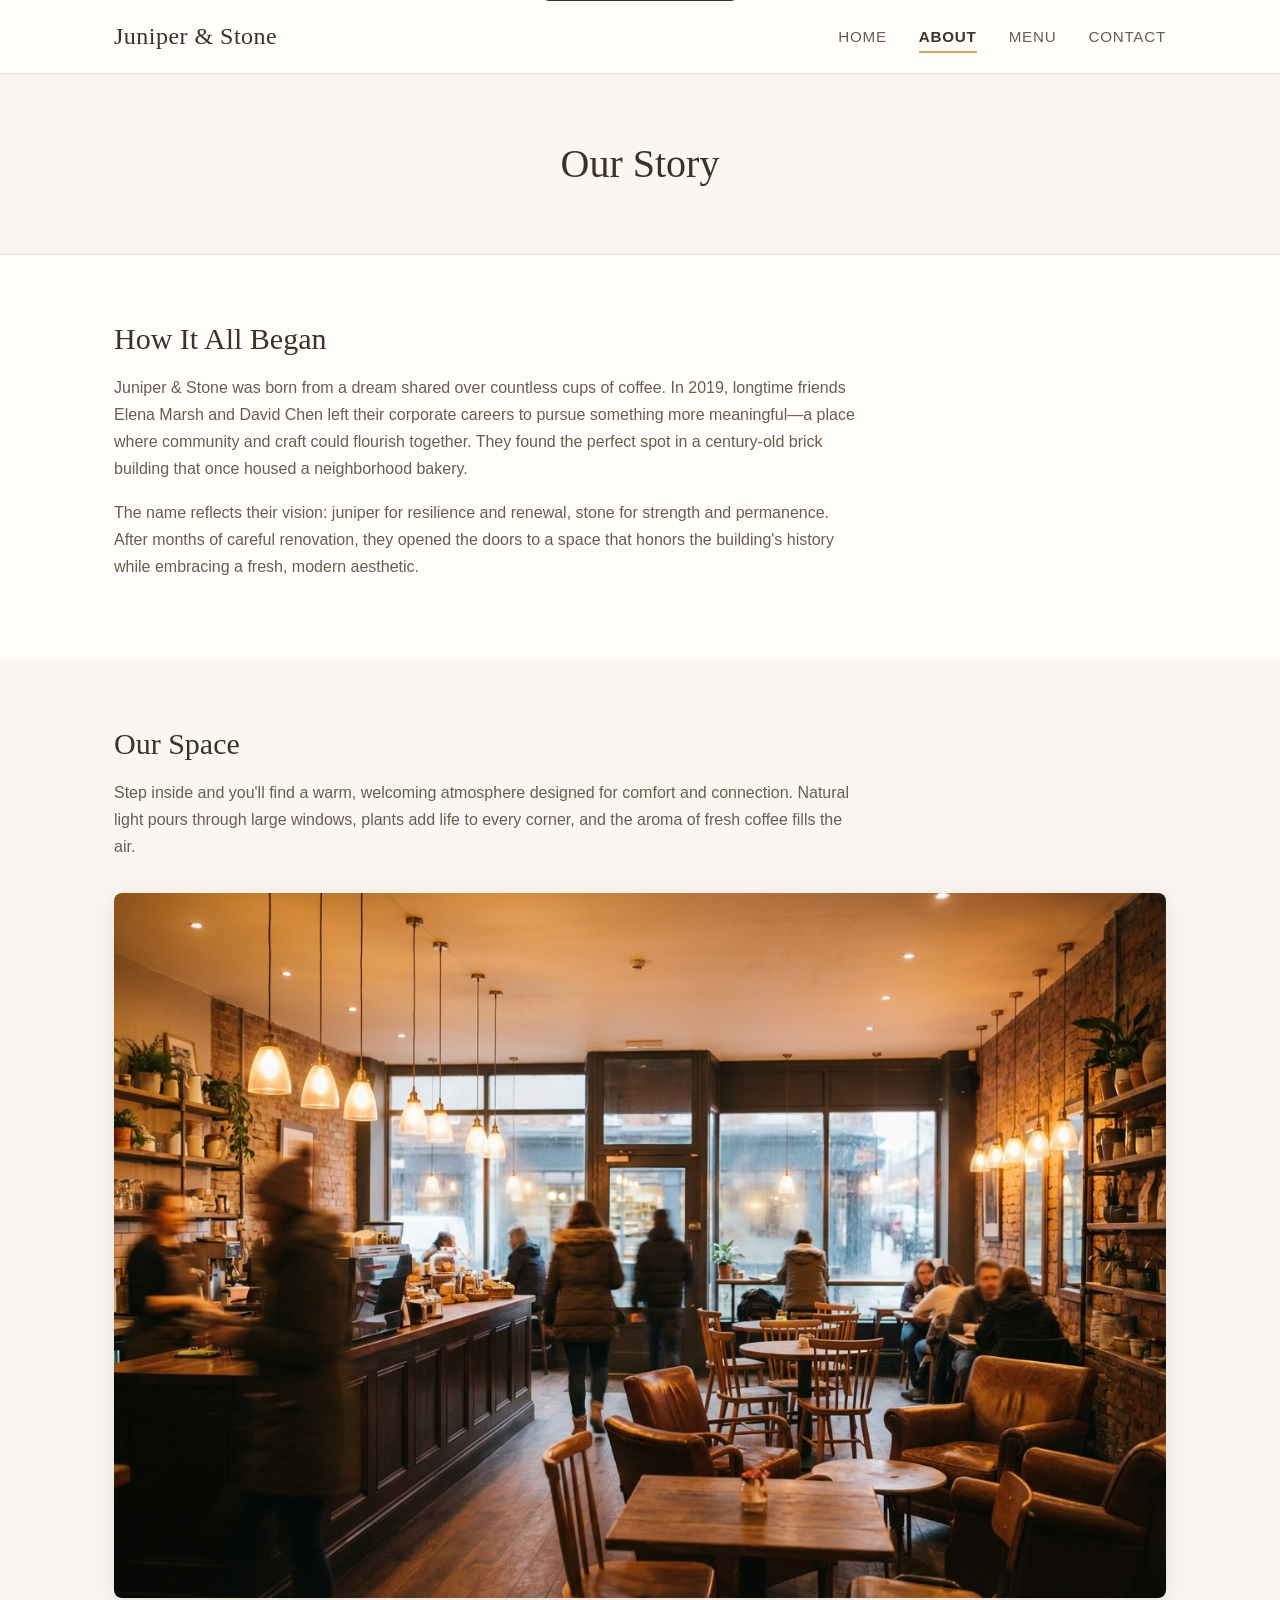
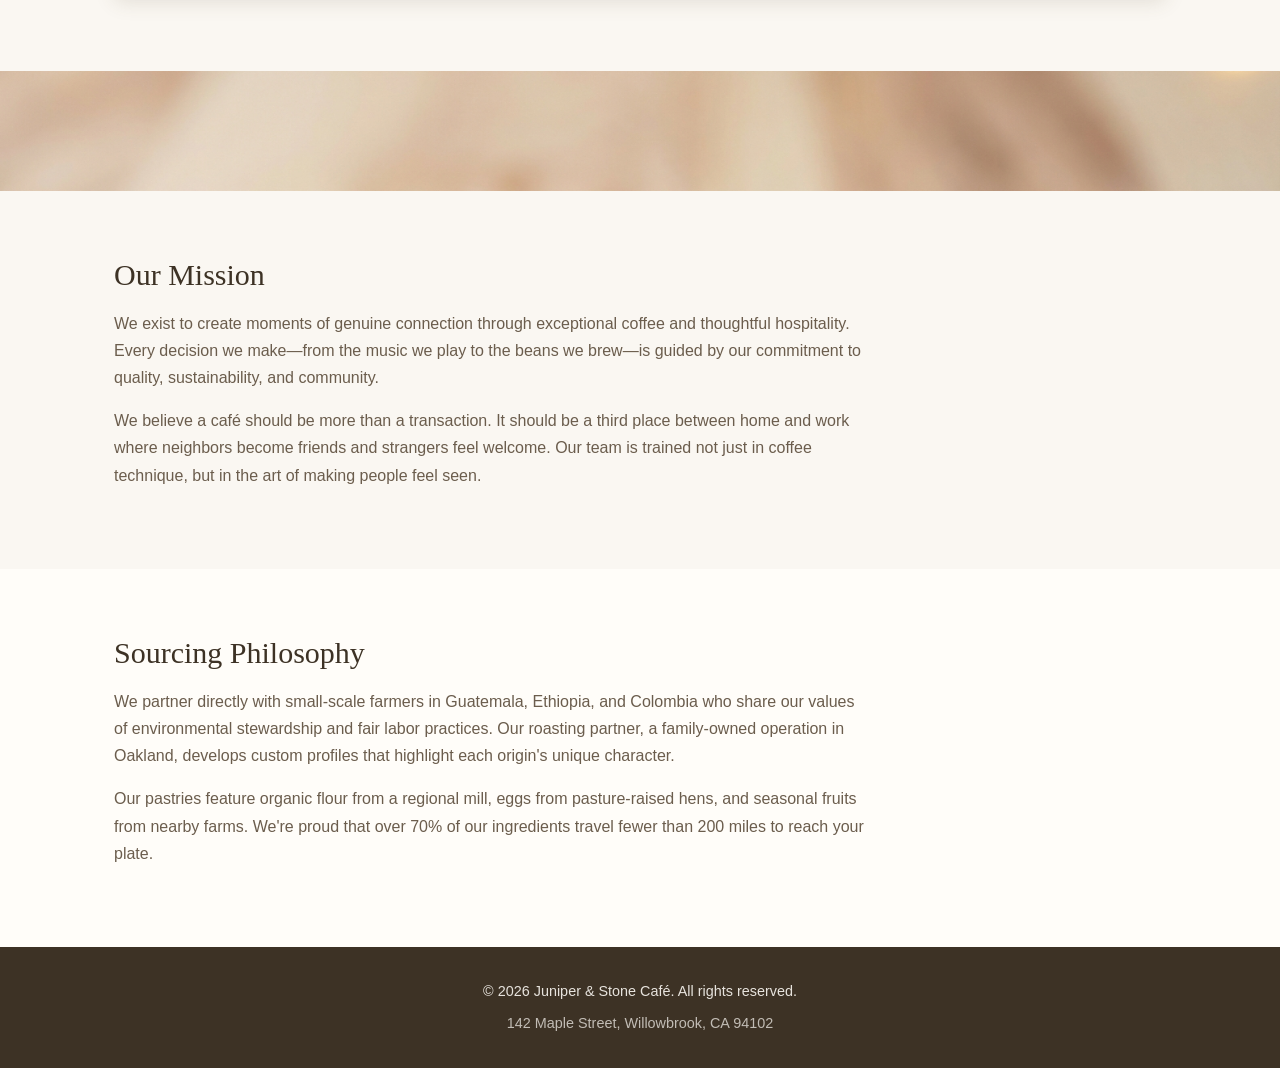
==== about.html @ cbd1dbdf "Add AI-generated brand imagery for cafe site - Add hero background image with dark overlay - Add spa" ====
<!DOCTYPE html>
<html lang="en">
<head>
    <meta charset="UTF-8">
    <meta name="viewport" content="width=device-width, initial-scale=1.0">
    <title>Our Story | Juniper & Stone Café</title>
    <link rel="stylesheet" href="styles.css">
</head>
<body>
    <a href="#main-content" class="skip-link">Skip to main content</a>
    <header class="site-header">
        <nav class="nav-container" aria-label="Main navigation">
            <a href="index.html" class="logo">Juniper & Stone</a>
            <button class="nav-toggle" aria-label="Toggle navigation menu" aria-expanded="false" aria-controls="nav-menu">
                <span class="hamburger" aria-hidden="true"></span>
            </button>
            <ul class="nav-menu" id="nav-menu">
                <li><a href="index.html">Home</a></li>
                <li><a href="about.html" aria-current="page">About</a></li>
                <li><a href="services.html">Menu</a></li>
                <li><a href="contact.html">Contact</a></li>
            </ul>
        </nav>
    </header>

    <main id="main-content">
        <section class="page-hero">
            <div class="container">
                <h1>Our Story</h1>
            </div>
        </section>

        <section class="about-story">
            <div class="container">
                <h2>How It All Began</h2>
                <p>Juniper & Stone was born from a dream shared over countless cups of coffee. In 2019, longtime friends Elena Marsh and David Chen left their corporate careers to pursue something more meaningful—a place where community and craft could flourish together. They found the perfect spot in a century-old brick building that once housed a neighborhood bakery.</p>
                <p>The name reflects their vision: juniper for resilience and renewal, stone for strength and permanence. After months of careful renovation, they opened the doors to a space that honors the building's history while embracing a fresh, modern aesthetic.</p>
            </div>
        </section>

        <section class="about-space">
            <div class="container">
                <h2>Our Space</h2>
                <p>Step inside and you'll find a warm, welcoming atmosphere designed for comfort and connection. Natural light pours through large windows, plants add life to every corner, and the aroma of fresh coffee fills the air.</p>
                <img
                    src="public/images/space.jpg"
                    alt="Warm and inviting interior of Juniper & Stone Café with ambient lighting and comfortable seating"
                    class="space-image"
                    loading="lazy"
                >
            </div>
        </section>

        <div class="section-divider" aria-hidden="true"></div>

        <section class="about-mission">
            <div class="container">
                <h2>Our Mission</h2>
                <p>We exist to create moments of genuine connection through exceptional coffee and thoughtful hospitality. Every decision we make—from the music we play to the beans we brew—is guided by our commitment to quality, sustainability, and community.</p>
                <p>We believe a café should be more than a transaction. It should be a third place between home and work where neighbors become friends and strangers feel welcome. Our team is trained not just in coffee technique, but in the art of making people feel seen.</p>
            </div>
        </section>

        <section class="about-sourcing">
            <div class="container">
                <h2>Sourcing Philosophy</h2>
                <p>We partner directly with small-scale farmers in Guatemala, Ethiopia, and Colombia who share our values of environmental stewardship and fair labor practices. Our roasting partner, a family-owned operation in Oakland, develops custom profiles that highlight each origin's unique character.</p>
                <p>Our pastries feature organic flour from a regional mill, eggs from pasture-raised hens, and seasonal fruits from nearby farms. We're proud that over 70% of our ingredients travel fewer than 200 miles to reach your plate.</p>
            </div>
        </section>
    </main>

    <footer class="site-footer">
        <div class="container">
            <p>&copy; 2026 Juniper & Stone Café. All rights reserved.</p>
            <p>142 Maple Street, Willowbrook, CA 94102</p>
        </div>
    </footer>

    <script src="script.js"></script>
</body>
</html>
---- styles.css ----
/* ========================================
   Juniper & Stone Café - Stylesheet
   ======================================== */

/* CSS Variables */
:root {
    --color-primary: #5D4E37;
    --color-primary-dark: #3D3225;
    --color-secondary: #8B7355;
    --color-accent: #C9A86C;
    --color-cream: #FAF7F2;
    --color-warm-white: #FFFDF9;
    --color-text: #2C2416;
    --color-text-light: #6B5D4D;
    --color-border: #E8E2D9;
    --font-heading: 'Georgia', 'Times New Roman', serif;
    --font-body: 'Segoe UI', 'Helvetica Neue', Arial, sans-serif;
    --shadow-soft: 0 2px 15px rgba(93, 78, 55, 0.1);
    --shadow-medium: 0 4px 20px rgba(93, 78, 55, 0.15);
    --transition: all 0.3s ease;
}

/* Reset & Base */
*, *::before, *::after {
    box-sizing: border-box;
    margin: 0;
    padding: 0;
}

html {
    scroll-behavior: smooth;
}

body {
    font-family: var(--font-body);
    font-size: 1rem;
    line-height: 1.7;
    color: var(--color-text);
    background-color: var(--color-warm-white);
}

h1, h2, h3, h4 {
    font-family: var(--font-heading);
    font-weight: 400;
    line-height: 1.3;
    color: var(--color-primary-dark);
}

h1 { font-size: 2.5rem; }
h2 { font-size: 1.875rem; margin-bottom: 1rem; }
h3 { font-size: 1.25rem; margin-bottom: 0.5rem; }

p {
    margin-bottom: 1rem;
}

a {
    color: var(--color-primary);
    text-decoration: none;
    transition: var(--transition);
}

a:hover, a:focus {
    color: var(--color-accent);
}

img {
    max-width: 100%;
    height: auto;
}

address {
    font-style: normal;
}

/* Container */
.container {
    max-width: 1100px;
    margin: 0 auto;
    padding: 0 1.5rem;
}

/* Buttons */
.btn {
    display: inline-block;
    padding: 0.875rem 2rem;
    font-family: var(--font-body);
    font-size: 0.95rem;
    font-weight: 500;
    text-transform: uppercase;
    letter-spacing: 0.05em;
    border: none;
    border-radius: 3px;
    cursor: pointer;
    transition: var(--transition);
}

.btn-primary {
    background-color: var(--color-primary);
    color: var(--color-cream);
}

.btn-primary:hover {
    background-color: var(--color-primary-dark);
    color: var(--color-cream);
    transform: translateY(-1px);
    box-shadow: var(--shadow-soft);
}

.btn-primary:focus {
    background-color: var(--color-primary-dark);
    color: var(--color-cream);
    outline: 2px solid var(--color-accent);
    outline-offset: 2px;
}

.btn-primary:active {
    transform: translateY(0);
    box-shadow: none;
}

.btn-secondary {
    background-color: transparent;
    color: var(--color-primary);
    border: 2px solid var(--color-primary);
}

.btn-secondary:hover {
    background-color: var(--color-primary);
    color: var(--color-cream);
    transform: translateY(-1px);
    box-shadow: var(--shadow-soft);
}

.btn-secondary:focus {
    background-color: var(--color-primary);
    color: var(--color-cream);
    outline: 2px solid var(--color-accent);
    outline-offset: 2px;
}

.btn-secondary:active {
    transform: translateY(0);
    box-shadow: none;
}

/* Header & Navigation */
.site-header {
    background-color: rgba(255, 253, 249, 0.95);
    backdrop-filter: blur(10px);
    -webkit-backdrop-filter: blur(10px);
    border-bottom: 1px solid var(--color-border);
    position: sticky;
    top: 0;
    z-index: 1000;
    transition: box-shadow 0.3s ease;
}

.site-header.scrolled {
    box-shadow: 0 2px 20px rgba(93, 78, 55, 0.1);
}

.nav-container {
    max-width: 1100px;
    margin: 0 auto;
    padding: 1rem 1.5rem;
    display: flex;
    justify-content: space-between;
    align-items: center;
}

.logo {
    font-family: var(--font-heading);
    font-size: 1.5rem;
    color: var(--color-primary-dark);
    letter-spacing: 0.02em;
}

.logo:hover {
    color: var(--color-primary);
}

.logo:focus {
    color: var(--color-primary);
    outline: 2px solid var(--color-accent);
    outline-offset: 4px;
    border-radius: 3px;
}

.nav-menu {
    display: flex;
    list-style: none;
    gap: 2rem;
}

.nav-menu a {
    font-size: 0.95rem;
    text-transform: uppercase;
    letter-spacing: 0.05em;
    color: var(--color-text-light);
    padding: 0.5rem 0;
    position: relative;
}

.nav-menu a::after {
    content: '';
    position: absolute;
    bottom: 0;
    left: 0;
    width: 0;
    height: 2px;
    background-color: var(--color-accent);
    transition: var(--transition);
}

.nav-menu a:hover::after,
.nav-menu a:focus::after,
.nav-menu a.active::after {
    width: 100%;
}

.nav-menu a[aria-current="page"] {
    color: var(--color-primary-dark);
    font-weight: 600;
}

.nav-menu a[aria-current="page"]::after {
    width: 100%;
}

.nav-menu a:focus {
    outline: 2px solid var(--color-accent);
    outline-offset: 4px;
    border-radius: 2px;
}

/* Mobile Navigation Toggle */
.nav-toggle {
    display: none;
    background: none;
    border: none;
    cursor: pointer;
    padding: 0.5rem;
    border-radius: 3px;
}

.nav-toggle:focus {
    outline: 2px solid var(--color-accent);
    outline-offset: 2px;
}

.hamburger {
    display: block;
    width: 24px;
    height: 2px;
    background-color: var(--color-primary);
    position: relative;
    transition: var(--transition);
}

.hamburger::before,
.hamburger::after {
    content: '';
    position: absolute;
    width: 24px;
    height: 2px;
    background-color: var(--color-primary);
    transition: var(--transition);
}

.hamburger::before { top: -7px; }
.hamburger::after { bottom: -7px; }

/* Hero Section with Background Image */
.hero {
    background-image: linear-gradient(rgba(45, 35, 25, 0.6), rgba(45, 35, 25, 0.6)), url('public/images/hero.jpg');
    background-size: cover;
    background-position: center;
    background-repeat: no-repeat;
    color: var(--color-cream);
    padding: 6rem 1.5rem;
    text-align: center;
    min-height: 500px;
    display: flex;
    align-items: center;
    justify-content: center;
}

.hero-content {
    max-width: 700px;
    margin: 0 auto;
}

.hero h1 {
    color: var(--color-cream);
    font-size: 3rem;
    margin-bottom: 1.5rem;
    text-shadow: 0 2px 4px rgba(0, 0, 0, 0.3);
}

.hero p {
    font-size: 1.25rem;
    margin-bottom: 2rem;
    opacity: 0.95;
    text-shadow: 0 1px 2px rgba(0, 0, 0, 0.2);
}

.hero-buttons {
    display: flex;
    gap: 1rem;
    justify-content: center;
    flex-wrap: wrap;
}

.btn-hero-secondary {
    background-color: transparent;
    color: var(--color-cream);
    border: 2px solid var(--color-cream);
}

.btn-hero-secondary:hover {
    background-color: var(--color-cream);
    color: var(--color-primary-dark);
    transform: translateY(-1px);
}

.btn-hero-secondary:focus {
    background-color: var(--color-cream);
    color: var(--color-primary-dark);
    outline: 2px solid var(--color-accent);
    outline-offset: 2px;
}

/* Page Hero (for inner pages) */
.page-hero {
    background-color: var(--color-cream);
    padding: 4rem 0;
    text-align: center;
    border-bottom: 1px solid var(--color-border);
}

.page-hero h1 {
    margin: 0;
}

/* Overview Section */
.overview {
    padding: 5rem 0;
    background-color: var(--color-warm-white);
    text-align: center;
}

.overview p {
    max-width: 750px;
    margin-left: auto;
    margin-right: auto;
    color: var(--color-text-light);
}

/* Highlights Section */
.highlights {
    padding: 5rem 0;
    background-color: var(--color-cream);
    text-align: center;
}

.section-intro {
    color: var(--color-text-light);
    font-size: 1.1rem;
    margin-bottom: 0;
}

.highlights-grid {
    display: grid;
    grid-template-columns: repeat(auto-fit, minmax(250px, 1fr));
    gap: 1.5rem;
    margin: 2.5rem 0;
}

.highlight-card {
    background-color: var(--color-warm-white);
    padding: 2rem;
    border-radius: 5px;
    box-shadow: var(--shadow-soft);
    transition: var(--transition);
}

.highlight-card:hover {
    transform: translateY(-3px);
    box-shadow: var(--shadow-medium);
}

.highlight-card h3 {
    color: var(--color-primary);
}

.highlight-card p {
    color: var(--color-text-light);
    margin-bottom: 1rem;
    font-size: 0.95rem;
}

.highlight-price {
    display: inline-block;
    font-family: var(--font-heading);
    font-size: 1.1rem;
    color: var(--color-secondary);
    font-weight: 500;
}

/* Visit Section (Home Page) */
.visit-section {
    padding: 5rem 0;
    background-color: var(--color-warm-white);
}

.visit-grid {
    display: grid;
    grid-template-columns: 1.5fr 1fr;
    gap: 4rem;
    align-items: start;
}

.visit-content h2 {
    margin-bottom: 1.5rem;
}

.visit-content p {
    color: var(--color-text-light);
    margin-bottom: 1.25rem;
}

.visit-content .btn {
    margin-top: 0.5rem;
}

.visit-hours {
    background-color: var(--color-cream);
    padding: 2rem;
    border-radius: 5px;
}

.visit-hours h3 {
    color: var(--color-primary);
    margin-bottom: 1.25rem;
    font-size: 1.3rem;
}

.visit-hours .hours-list {
    list-style: none;
    margin-bottom: 1.5rem;
}

.visit-hours .hours-list li {
    display: flex;
    justify-content: space-between;
    padding: 0.6rem 0;
    border-bottom: 1px solid var(--color-border);
    color: var(--color-text-light);
    font-size: 0.95rem;
}

.visit-hours .hours-list li:last-child {
    border-bottom: none;
}

.visit-address {
    color: var(--color-primary-dark);
    font-weight: 500;
    margin-bottom: 0;
    padding-top: 0.5rem;
    border-top: 1px solid var(--color-border);
}

/* About Sections */
.about-story,
.about-mission,
.about-sourcing {
    padding: 4rem 0;
}

.about-story {
    background-color: var(--color-warm-white);
}

.about-mission {
    background-color: var(--color-cream);
}

.about-sourcing {
    background-color: var(--color-warm-white);
}

.about-story p,
.about-mission p,
.about-sourcing p {
    max-width: 750px;
    color: var(--color-text-light);
}

/* About Space Section with Image */
.about-space {
    padding: 4rem 0;
    background-color: var(--color-cream);
}

.about-space p {
    max-width: 750px;
    color: var(--color-text-light);
    margin-bottom: 2rem;
}

.space-image {
    width: 100%;
    max-width: 100%;
    height: auto;
    border-radius: 8px;
    box-shadow: var(--shadow-medium);
    object-fit: cover;
}

/* Section Divider with Texture */
.section-divider {
    height: 120px;
    background-image: url('public/images/texture.jpg');
    background-size: cover;
    background-position: center;
    background-repeat: no-repeat;
}

/* Menu Intro */
.menu-intro {
    padding: 3rem 0 2rem;
    background-color: var(--color-warm-white);
    text-align: center;
}

.menu-intro .intro-text {
    max-width: 700px;
    margin: 0 auto 1.5rem;
    font-size: 1.1rem;
    color: var(--color-text-light);
}

.dietary-note {
    display: inline-block;
    background-color: var(--color-cream);
    padding: 1rem 1.5rem;
    border-radius: 5px;
    font-size: 0.95rem;
    color: var(--color-text-light);
    border-left: 3px solid var(--color-accent);
    text-align: left;
    max-width: 600px;
}

.dietary-note strong {
    color: var(--color-primary-dark);
}

/* Menu Sections */
.menu-section {
    padding: 3.5rem 0;
    background-color: var(--color-warm-white);
}

.menu-section:nth-child(odd) {
    background-color: var(--color-cream);
}

.menu-section h2 {
    text-align: center;
    margin-bottom: 0.5rem;
}

.seasonal-note {
    text-align: center;
    color: var(--color-text-light);
    font-style: italic;
    margin-bottom: 0;
}

.menu-grid {
    display: grid;
    grid-template-columns: repeat(3, 1fr);
    gap: 1.25rem;
    margin-top: 2rem;
}

/* Menu Cards */
.menu-card {
    background-color: var(--color-warm-white);
    padding: 1.5rem;
    border-radius: 5px;
    border: 1px solid var(--color-border);
    transition: var(--transition);
    display: flex;
    flex-direction: column;
    justify-content: space-between;
    min-height: 140px;
}

.menu-section:nth-child(odd) .menu-card {
    background-color: var(--color-warm-white);
}

.menu-card:hover {
    box-shadow: var(--shadow-soft);
    transform: translateY(-2px);
}

.menu-card-content h3 {
    margin-bottom: 0.5rem;
    color: var(--color-primary);
    font-size: 1.15rem;
}

.menu-card-content p {
    color: var(--color-text-light);
    margin-bottom: 0;
    font-size: 0.9rem;
    line-height: 1.5;
}

.menu-price {
    display: inline-block;
    font-family: var(--font-heading);
    font-size: 1.2rem;
    font-weight: 600;
    color: var(--color-primary-dark);
    margin-top: 1rem;
    padding-top: 0.75rem;
    border-top: 1px solid var(--color-border);
}

/* Featured/Seasonal Cards */
.menu-section-seasonal {
    background-color: var(--color-primary-dark) !important;
    color: var(--color-cream);
}

.menu-section-seasonal h2 {
    color: var(--color-cream);
}

.menu-section-seasonal .seasonal-note {
    color: rgba(255, 253, 249, 0.9);
}

.menu-card-featured {
    background-color: rgba(255, 253, 249, 0.95);
    border: 2px solid var(--color-accent);
}

.menu-card-featured:hover {
    background-color: var(--color-warm-white);
}

/* Contact - Reach Section */
.contact-reach {
    padding: 3rem 0;
    background-color: var(--color-cream);
}

.reach-grid {
    display: grid;
    grid-template-columns: repeat(2, 1fr);
    gap: 2rem;
}

.reach-card {
    background-color: var(--color-warm-white);
    padding: 2rem;
    border-radius: 5px;
    box-shadow: var(--shadow-soft);
}

.reach-card h2 {
    margin-bottom: 0.75rem;
    font-size: 1.5rem;
}

.reach-card > p {
    color: var(--color-text-light);
    margin-bottom: 1.25rem;
}

.reach-card address {
    font-size: 1.1rem;
    color: var(--color-primary-dark);
    margin-bottom: 0.75rem;
    line-height: 1.5;
}

.reach-methods {
    display: flex;
    flex-direction: column;
    gap: 0.75rem;
    margin-bottom: 1.25rem;
}

.reach-method {
    display: flex;
    flex-direction: column;
    gap: 0.25rem;
}

.reach-label {
    font-size: 0.8rem;
    font-weight: 600;
    text-transform: uppercase;
    letter-spacing: 0.05em;
    color: var(--color-text-light);
}

.reach-method a {
    font-size: 1.1rem;
    color: var(--color-primary);
    font-weight: 500;
}

.reach-method a:hover {
    color: var(--color-accent);
}

.response-note {
    font-size: 0.9rem;
    color: var(--color-text-light);
    font-style: italic;
    margin-bottom: 0;
    padding-top: 1rem;
    border-top: 1px solid var(--color-border);
}

.hours-compact {
    margin-top: 1.25rem;
    padding-top: 1.25rem;
    border-top: 1px solid var(--color-border);
}

.hours-list-inline {
    list-style: none;
    margin-top: 0.5rem;
}

.hours-list-inline li {
    color: var(--color-text-light);
    font-size: 0.95rem;
    padding: 0.25rem 0;
}

/* Contact - Form Section */
.contact-form-section {
    padding: 4rem 0;
    background-color: var(--color-warm-white);
}

.form-container {
    max-width: 600px;
    margin: 0 auto;
    background-color: var(--color-cream);
    padding: 2.5rem;
    border-radius: 8px;
    box-shadow: var(--shadow-soft);
}

.form-container h2 {
    text-align: center;
    margin-bottom: 0.5rem;
}

.form-intro {
    text-align: center;
    color: var(--color-text-light);
    margin-bottom: 2rem;
}

/* Contact Form */
.contact-form {
    display: flex;
    flex-direction: column;
    gap: 1.5rem;
}

.form-row {
    display: grid;
    grid-template-columns: 1fr 1fr;
    gap: 1.5rem;
}

.form-group {
    display: flex;
    flex-direction: column;
}

.form-group label {
    font-size: 0.95rem;
    font-weight: 600;
    margin-bottom: 0.5rem;
    color: var(--color-primary-dark);
}

.form-group label .required {
    color: #c45a5a;
}

.form-group input,
.form-group textarea {
    padding: 1rem 1.125rem;
    font-family: var(--font-body);
    font-size: 1rem;
    border: 2px solid var(--color-border);
    border-radius: 5px;
    background-color: var(--color-warm-white);
    transition: var(--transition);
    width: 100%;
}

.form-group input::placeholder,
.form-group textarea::placeholder {
    color: #857b6e;
}

.form-group input:hover,
.form-group textarea:hover {
    border-color: var(--color-secondary);
}

.form-group input:focus,
.form-group textarea:focus {
    outline: none;
    border-color: var(--color-accent);
    box-shadow: 0 0 0 3px rgba(201, 168, 108, 0.25);
    background-color: #fff;
}

.form-group textarea {
    resize: vertical;
    min-height: 140px;
}

.form-note {
    font-size: 0.85rem;
    color: var(--color-text-light);
    margin-bottom: 0;
    text-align: center;
}

.form-note .required {
    color: #c45a5a;
}

.btn-full {
    width: 100%;
    padding: 1rem;
    font-size: 1rem;
}

/* Footer */
.site-footer {
    background-color: var(--color-primary-dark);
    color: var(--color-cream);
    padding: 2rem 0;
    text-align: center;
}

.site-footer p {
    margin-bottom: 0.5rem;
    opacity: 0.9;
    font-size: 0.9rem;
}

.site-footer p:last-child {
    margin-bottom: 0;
    opacity: 0.7;
}

/* ========================================
   Responsive Styles
   ======================================== */

@media (max-width: 768px) {
    h1 { font-size: 2rem; }
    h2 { font-size: 1.5rem; }

    .nav-toggle {
        display: block;
    }

    .nav-menu {
        position: absolute;
        top: 100%;
        left: 0;
        right: 0;
        flex-direction: column;
        background-color: var(--color-warm-white);
        padding: 1rem 1.5rem;
        gap: 0;
        border-bottom: 1px solid var(--color-border);
        display: none;
    }

    .nav-menu.active {
        display: flex;
    }

    .nav-menu li {
        border-bottom: 1px solid var(--color-border);
    }

    .nav-menu li:last-child {
        border-bottom: none;
    }

    .nav-menu a {
        display: block;
        padding: 1rem 0;
    }

    .nav-toggle[aria-expanded="true"] .hamburger {
        background-color: transparent;
    }

    .nav-toggle[aria-expanded="true"] .hamburger::before {
        transform: rotate(45deg);
        top: 0;
    }

    .nav-toggle[aria-expanded="true"] .hamburger::after {
        transform: rotate(-45deg);
        bottom: 0;
    }

    .hero {
        padding: 4rem 1.5rem;
        min-height: 400px;
    }

    .hero h1 {
        font-size: 2.25rem;
    }

    .hero p {
        font-size: 1.1rem;
    }

    .highlights,
    .visit-section {
        padding: 3rem 0;
    }

    .visit-grid {
        grid-template-columns: 1fr;
        gap: 2.5rem;
    }

    .reach-grid {
        grid-template-columns: 1fr;
        gap: 1.5rem;
    }

    .reach-card {
        padding: 1.5rem;
    }

    .form-container {
        padding: 1.75rem;
    }

    .form-row {
        grid-template-columns: 1fr;
        gap: 1.5rem;
    }

    .contact-form-section {
        padding: 3rem 0;
    }

    .menu-grid {
        grid-template-columns: 1fr;
    }

    .menu-intro {
        padding: 2rem 0 1.5rem;
    }

    .dietary-note {
        padding: 0.875rem 1.25rem;
    }

    /* Responsive section divider */
    .section-divider {
        height: 80px;
    }

    /* Responsive space image */
    .space-image {
        border-radius: 5px;
    }
}

@media (min-width: 769px) and (max-width: 1024px) {
    .menu-grid {
        grid-template-columns: repeat(2, 1fr);
    }
}

@media (max-width: 480px) {
    .btn {
        padding: 0.75rem 1.5rem;
        font-size: 0.9rem;
    }

    .hero h1 {
        font-size: 1.875rem;
    }

    .hero {
        min-height: 350px;
    }

    .highlights-grid {
        grid-template-columns: 1fr;
    }

    .menu-card {
        min-height: auto;
    }

    /* Smaller section divider on mobile */
    .section-divider {
        height: 60px;
    }
}

/* Focus Styles for Accessibility */
a:focus-visible,
button:focus-visible {
    outline: 2px solid var(--color-accent);
    outline-offset: 2px;
}

input:focus,
textarea:focus {
    outline: none;
}

/* Skip Link */
.skip-link {
    position: absolute;
    top: -50px;
    left: 50%;
    transform: translateX(-50%);
    background: var(--color-primary-dark);
    color: var(--color-cream);
    padding: 0.75rem 1.5rem;
    border-radius: 0 0 5px 5px;
    z-index: 10000;
    font-weight: 500;
    text-decoration: none;
    transition: top 0.2s ease;
}

.skip-link:focus {
    top: 0;
    outline: 2px solid var(--color-accent);
    outline-offset: 2px;
    color: var(--color-cream);
}
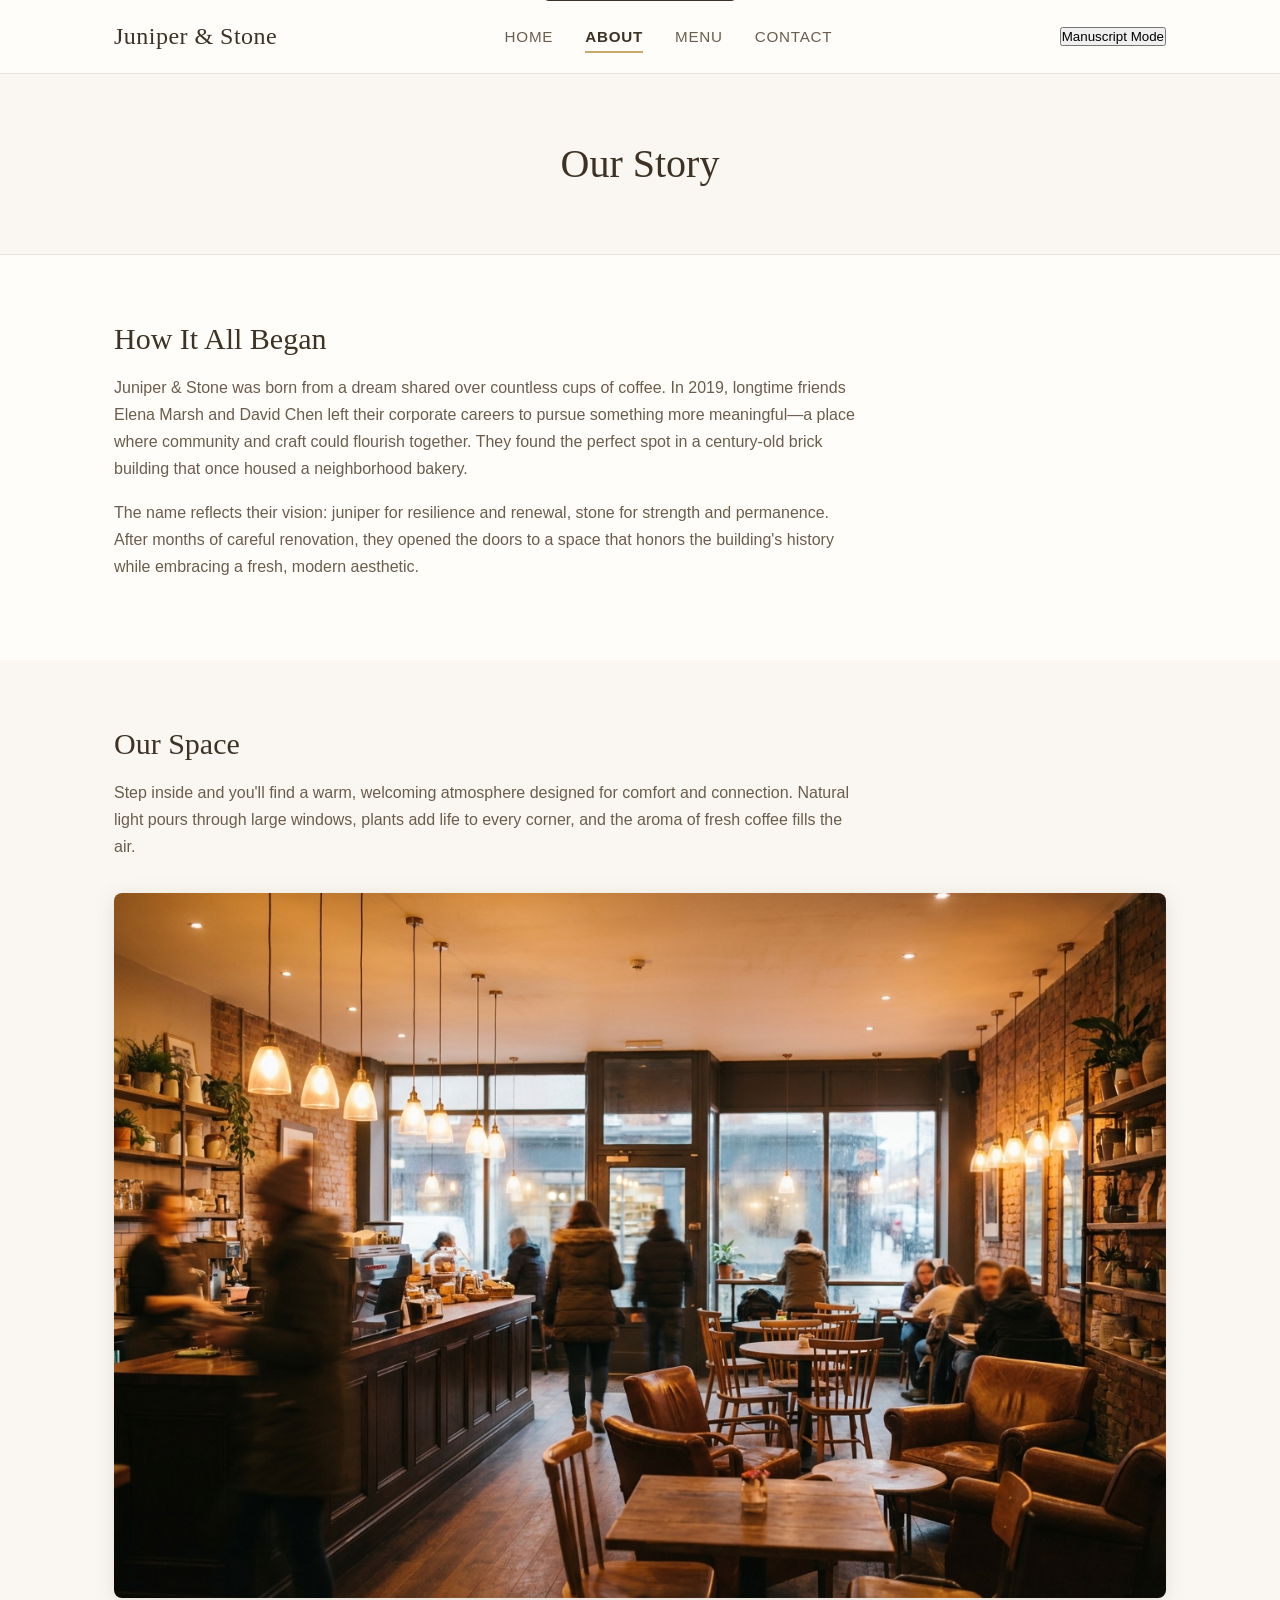
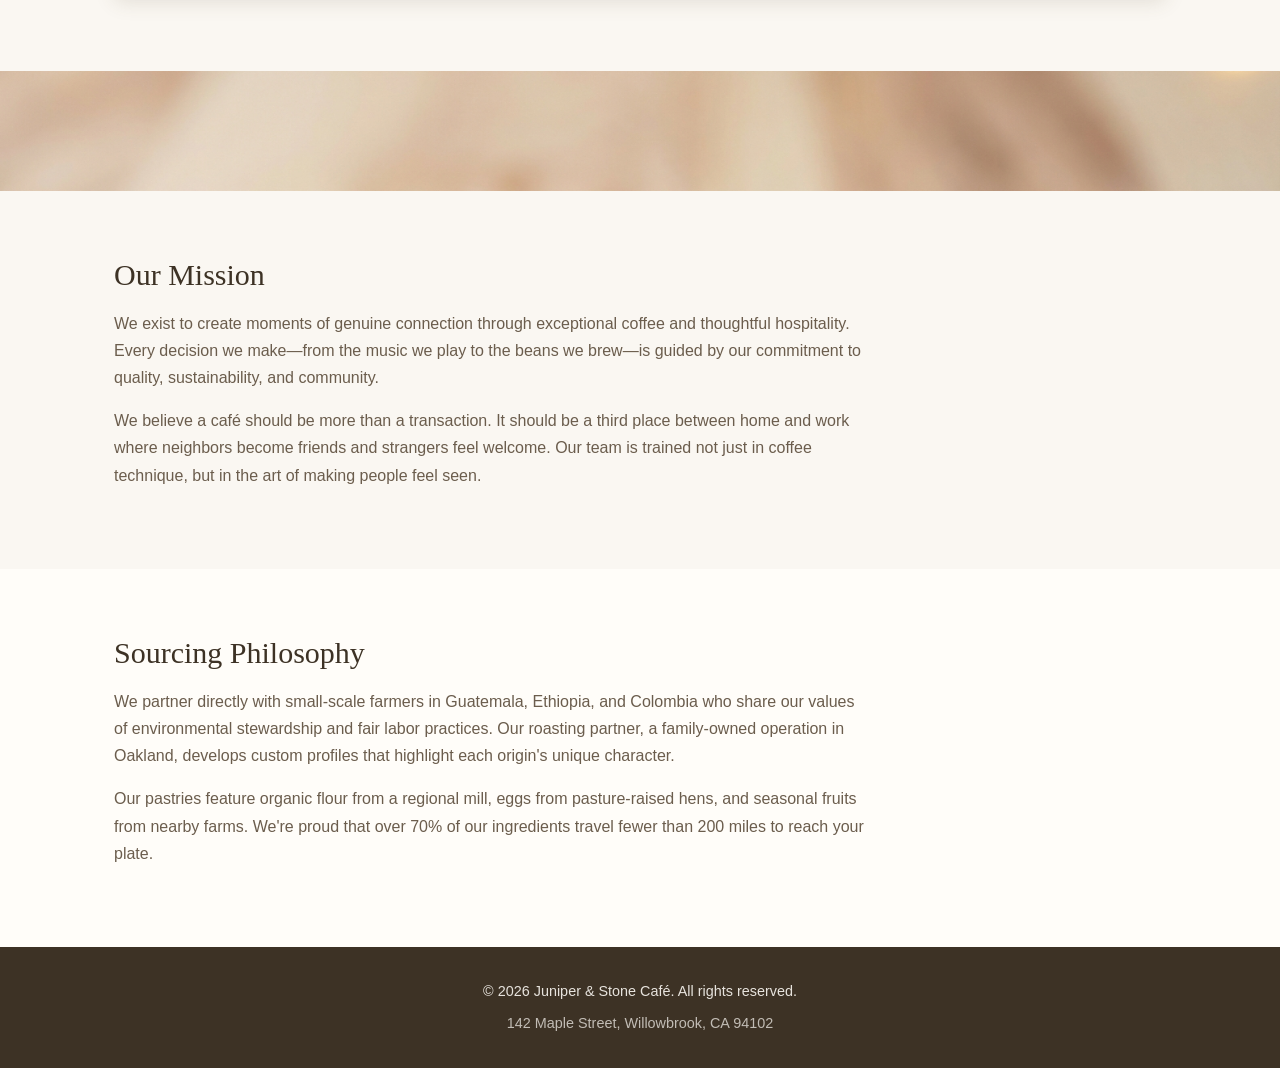
==== commit 5ec3a422: "Add theme toggle button to about, contact, and services pages Copies the exact <button id="theme-tog" ====
--- a/about.html
+++ b/about.html
@@ -20,6 +20,7 @@
                 <li><a href="services.html">Menu</a></li>
                 <li><a href="contact.html">Contact</a></li>
             </ul>
+            <button id="theme-toggle">Manuscript Mode</button>
         </nav>
     </header>
 
--- a/styles.css
+++ b/styles.css
@@ -1067,3 +1067,10 @@
     outline-offset: 2px;
     color: var(--color-cream);
 }
+
+/* Manuscript Mode Theme */
+body.theme-manuscript {
+    background-color: #F5F0E8;
+    color: #1A1208;
+    font-family: 'Georgia', 'Times New Roman', serif;
+}
